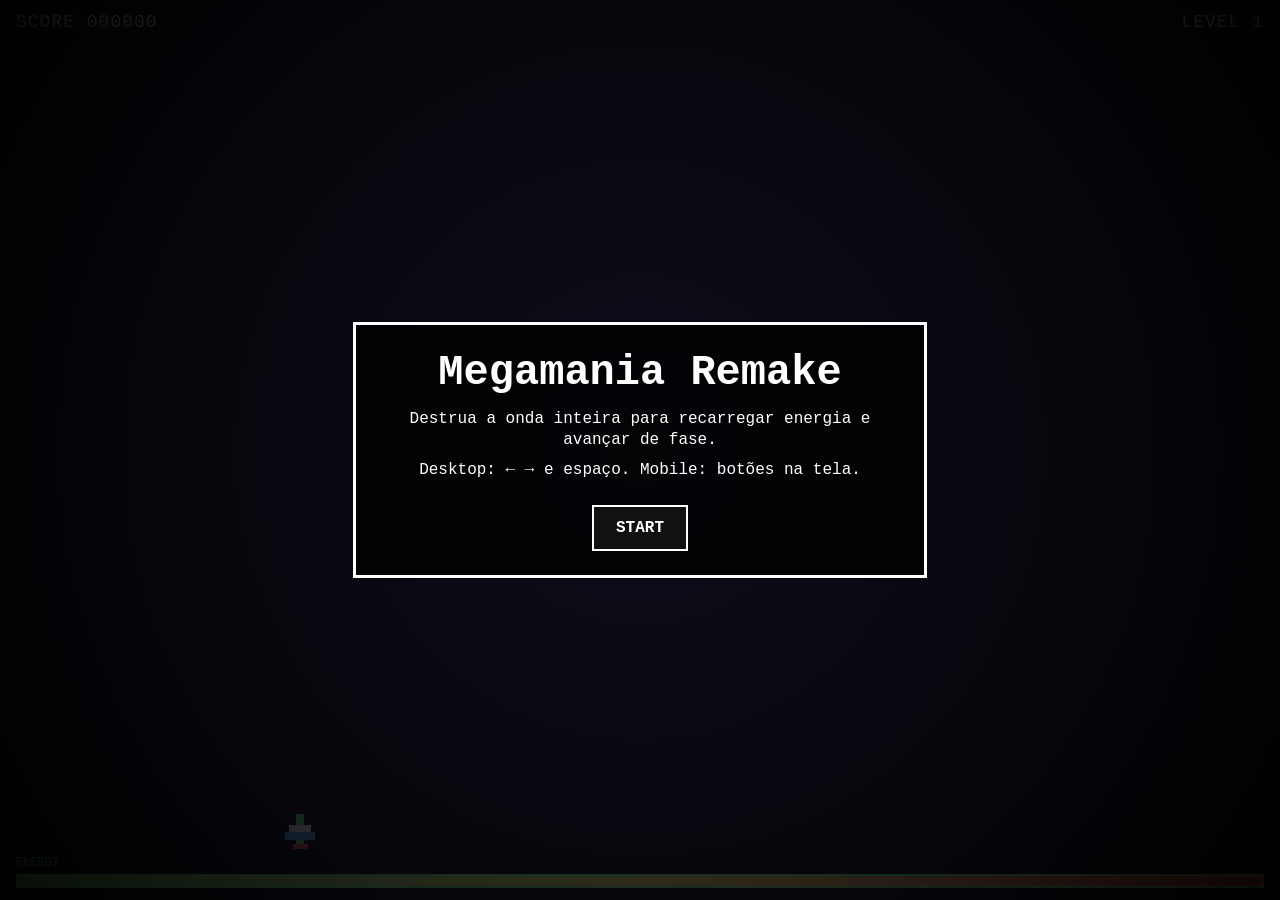
==== index.html @ ca31fcc6 "Add pause and weapon upgrades" ====
<!doctype html>
<html lang="pt-BR">
  <head>
    <meta charset="UTF-8" />
    <meta name="viewport" content="width=device-width, initial-scale=1.0, maximum-scale=1.0, user-scalable=no" />
    <title>Megamania Remake</title>
    <link rel="stylesheet" href="./style.css" />
  </head>
  <body>
    <main id="app">
      <canvas id="game" aria-label="Jogo de tiro espacial"></canvas>

      <section id="hud">
        <div id="score">SCORE 000000</div>
        <div id="level">LEVEL 1</div>
      </section>

      <section id="energyWrap" aria-label="Barra de energia">
        <div id="energyLabel">ENERGY</div>
        <div id="energyBar"><div id="energyFill"></div></div>
      </section>

      <section id="mobileControls" aria-label="Controles mobile">
        <button id="btnLeft" class="ctrl">◀</button>
        <button id="btnFire" class="ctrl fire">FIRE</button>
        <button id="btnRight" class="ctrl">▶</button>
        <button id="btnPause" class="ctrl pause">II</button>
      </section>

      <section id="overlay" class="show">
        <div class="panel">
          <h1>Megamania Remake</h1>
          <p>Destrua a onda inteira para recarregar energia e avançar de fase.</p>
          <p>Desktop: ← → e espaço. Mobile: botões na tela.</p>
          <button id="startBtn">START</button>
        </div>
      </section>

      <section id="pauseOverlay" class="hidden" aria-label="Jogo pausado">
        <div class="panel">
          <h1>PAUSED</h1>
          <p>Pressione <strong>P</strong> ou toque em <strong>II</strong> para continuar.</p>
          <button id="resumeBtn">RESUME</button>
        </div>
      </section>
    </main>
    <script src="./main.js"></script>
  </body>
</html>
---- style.css ----
html, body {
  margin: 0;
  width: 100%;
  height: 100%;
  overflow: hidden;
  background: #000;
  font-family: "Courier New", monospace;
  touch-action: none;
  user-select: none;
}

#app {
  position: relative;
  width: 100vw;
  height: 100vh;
  background: #000;
}

#game {
  display: block;
  width: 100%;
  height: 100%;
  image-rendering: pixelated;
  image-rendering: crisp-edges;
  background: #000;
}

#hud, #energyWrap, #mobileControls, #overlay, #pauseOverlay {
  position: absolute;
  left: 0;
  right: 0;
  pointer-events: none;
}

#hud {
  top: 0;
  display: flex;
  justify-content: space-between;
  padding: 12px 16px;
  color: #f7f7f7;
  font-size: 18px;
  letter-spacing: 1px;
  text-shadow: 0 0 8px rgba(255,255,255,0.25);
}

#energyWrap {
  bottom: 12px;
  padding: 0 16px;
  color: #7dff7d;
}

#energyLabel {
  font-size: 12px;
  margin-bottom: 4px;
}

#energyBar {
  width: 100%;
  height: 14px;
  border: 2px solid #7dff7d;
  box-sizing: border-box;
  background: rgba(125,255,125,0.08);
}

#energyFill {
  width: 100%;
  height: 100%;
  background: linear-gradient(90deg, #7dff7d, #ffee55, #ff5544);
  transform-origin: left center;
  transform: scaleX(1);
}

#mobileControls {
  bottom: 56px;
  display: none;
  justify-content: space-between;
  gap: 12px;
  padding: 0 16px;
  box-sizing: border-box;
}

.ctrl {
  flex: 1;
  min-height: 56px;
  border: 2px solid #fff;
  background: rgba(255,255,255,0.08);
  color: #fff;
  font: inherit;
  font-size: 22px;
  pointer-events: auto;
}

.ctrl.fire {
  flex: 1.2;
  color: #ffe66d;
  border-color: #ffe66d;
}

.ctrl.pause {
  flex: 0.7;
  color: #66e6ff;
  border-color: #66e6ff;
}

#overlay {
  inset: 0;
  display: flex;
  align-items: center;
  justify-content: center;
  background: radial-gradient(circle at center, rgba(20,20,40,0.72), rgba(0,0,0,0.95));
  color: #fff;
}

#overlay:not(.show) {
  display: none;
}

#pauseOverlay {
  inset: 0;
  display: none;
  align-items: center;
  justify-content: center;
  background: rgba(0,0,0,0.78);
  color: #fff;
}

#pauseOverlay.show {
  display: flex;
}

#pauseOverlay .panel {
  pointer-events: auto;
}

.panel {
  width: min(92vw, 520px);
  border: 3px solid #fff;
  padding: 24px;
  background: rgba(0,0,0,0.75);
  text-align: center;
}

.panel h1 {
  margin: 0 0 12px;
  font-size: 42px;
}

.panel p {
  margin: 8px 0;
  line-height: 1.35;
}

#startBtn {
  margin-top: 16px;
  padding: 12px 22px;
  border: 2px solid #fff;
  background: #111;
  color: #fff;
  font: inherit;
  font-weight: bold;
  pointer-events: auto;
}

@media (max-width: 900px), (pointer: coarse) {
  #mobileControls { display: flex; }
  #hud { font-size: 14px; }
  .panel h1 { font-size: 30px; }
}
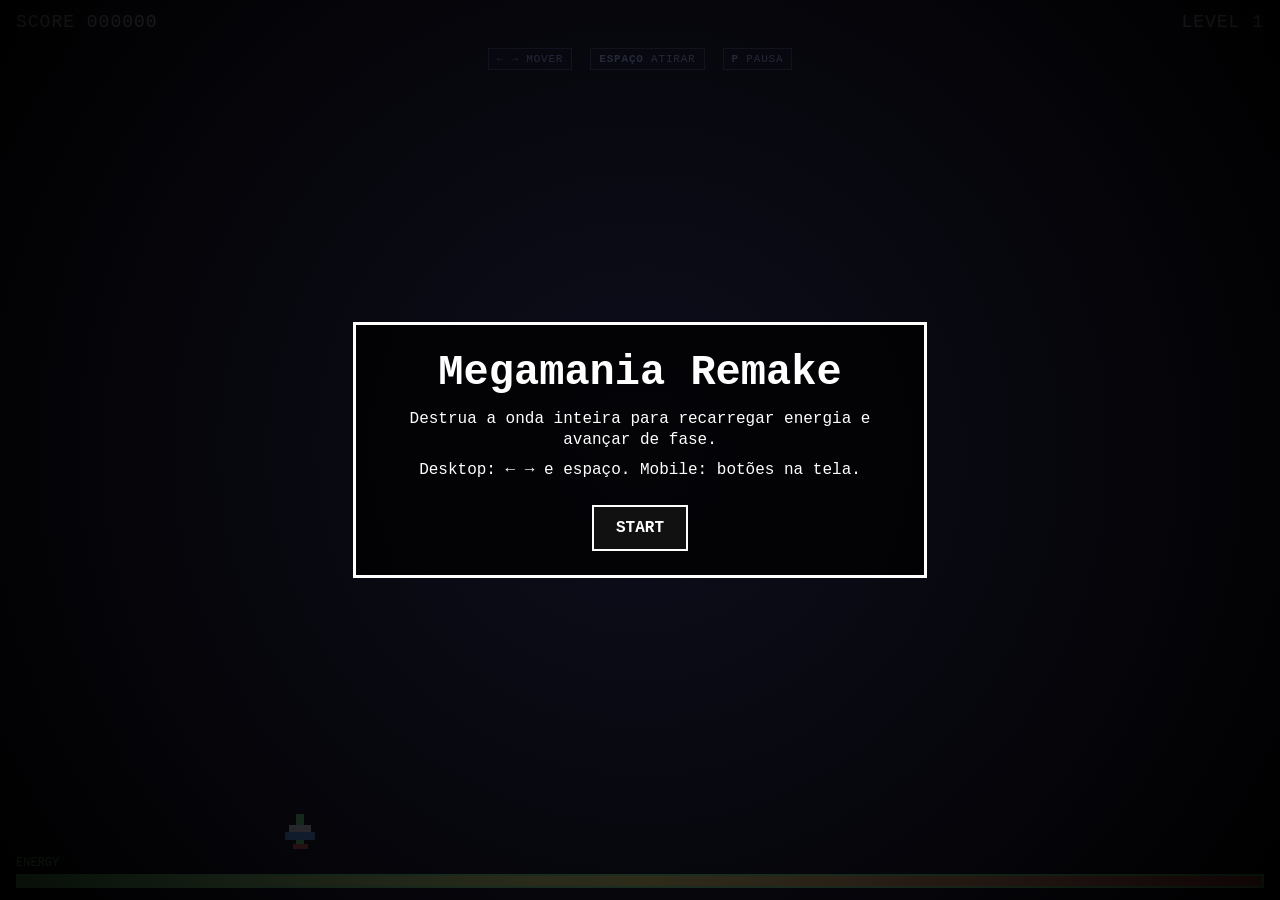
==== commit f8c05670: "Show control hints on screen" ====
--- a/index.html
+++ b/index.html
@@ -15,16 +15,22 @@
         <div id="level">LEVEL 1</div>
       </section>
 
+      <section id="helpBar" aria-label="Instrucoes de controle">
+        <div><strong>← →</strong> mover</div>
+        <div><strong>Espaço</strong> atirar</div>
+        <div><strong>P</strong> pausa</div>
+      </section>
+
       <section id="energyWrap" aria-label="Barra de energia">
         <div id="energyLabel">ENERGY</div>
         <div id="energyBar"><div id="energyFill"></div></div>
       </section>
 
       <section id="mobileControls" aria-label="Controles mobile">
-        <button id="btnLeft" class="ctrl">◀</button>
-        <button id="btnFire" class="ctrl fire">FIRE</button>
-        <button id="btnRight" class="ctrl">▶</button>
-        <button id="btnPause" class="ctrl pause">II</button>
+        <button id="btnLeft" class="ctrl">◀<span>ESQ</span></button>
+        <button id="btnFire" class="ctrl fire">FIRE<span>ATIRAR</span></button>
+        <button id="btnRight" class="ctrl">▶<span>DIR</span></button>
+        <button id="btnPause" class="ctrl pause">II<span>PAUSE</span></button>
       </section>
 
       <section id="overlay" class="show">
--- a/style.css
+++ b/style.css
@@ -25,7 +25,7 @@
   background: #000;
 }
 
-#hud, #energyWrap, #mobileControls, #overlay, #pauseOverlay {
+#hud, #energyWrap, #mobileControls, #overlay, #pauseOverlay, #helpBar {
   position: absolute;
   left: 0;
   right: 0;
@@ -41,6 +41,25 @@
   font-size: 18px;
   letter-spacing: 1px;
   text-shadow: 0 0 8px rgba(255,255,255,0.25);
+}
+
+#helpBar {
+  top: 42px;
+  display: flex;
+  justify-content: center;
+  gap: 18px;
+  flex-wrap: wrap;
+  padding: 6px 10px;
+  color: #b6c9ff;
+  font-size: 11px;
+  letter-spacing: 0.8px;
+  text-transform: uppercase;
+}
+
+#helpBar div {
+  padding: 4px 8px;
+  border: 1px solid rgba(182,201,255,0.35);
+  background: rgba(8,12,22,0.55);
 }
 
 #energyWrap {
@@ -87,7 +106,19 @@
   color: #fff;
   font: inherit;
   font-size: 22px;
+  line-height: 1;
   pointer-events: auto;
+  display: flex;
+  flex-direction: column;
+  align-items: center;
+  justify-content: center;
+}
+
+.ctrl span {
+  display: block;
+  margin-top: 4px;
+  font-size: 10px;
+  letter-spacing: 1px;
 }
 
 .ctrl.fire {
@@ -164,5 +195,13 @@
 @media (max-width: 900px), (pointer: coarse) {
   #mobileControls { display: flex; }
   #hud { font-size: 14px; }
+  #helpBar {
+    top: 34px;
+    gap: 8px;
+    font-size: 9px;
+  }
+  #helpBar div {
+    padding: 3px 6px;
+  }
   .panel h1 { font-size: 30px; }
 }
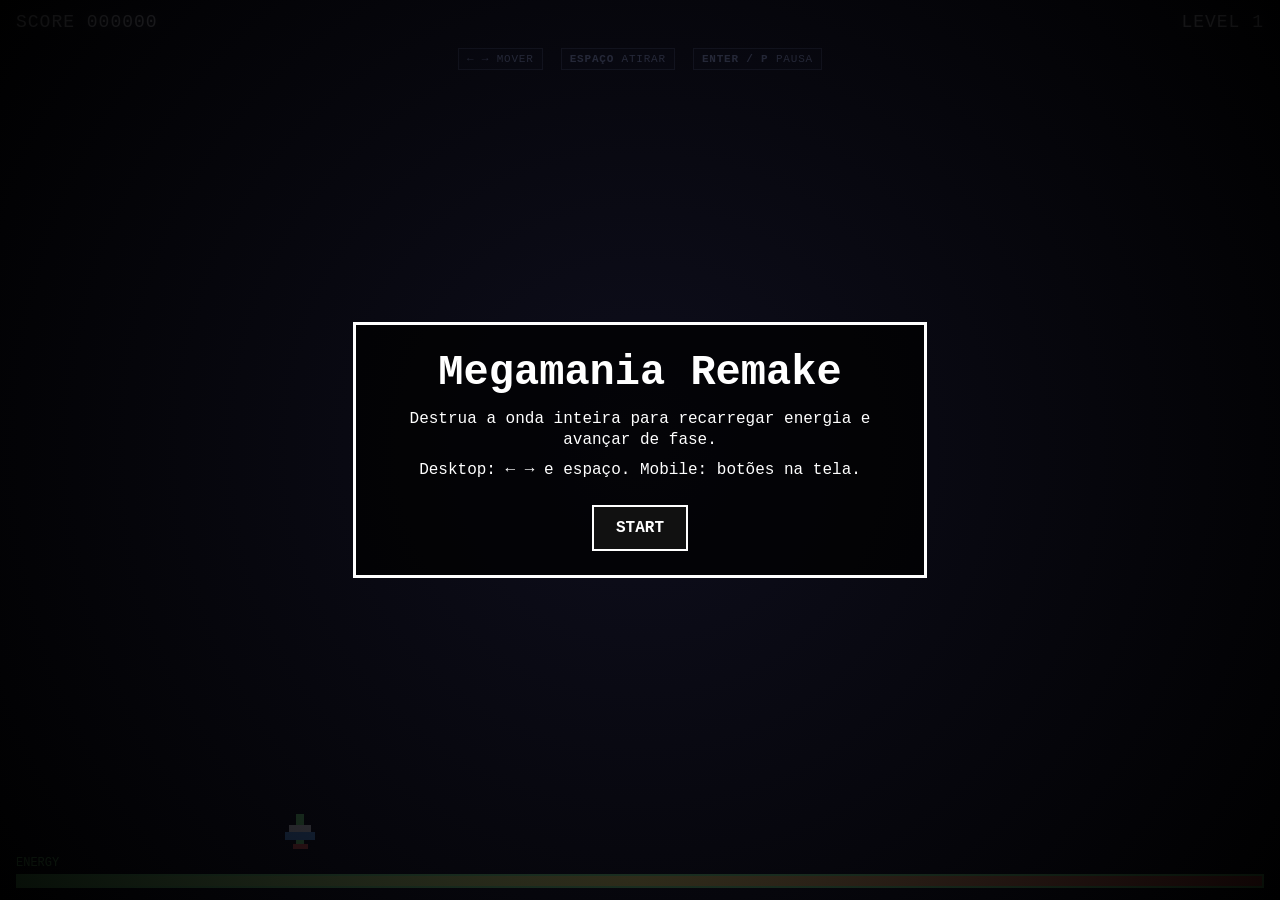
==== commit e4c893f4: "Clarify pause controls and add pause sound" ====
--- a/index.html
+++ b/index.html
@@ -18,7 +18,7 @@
       <section id="helpBar" aria-label="Instrucoes de controle">
         <div><strong>← →</strong> mover</div>
         <div><strong>Espaço</strong> atirar</div>
-        <div><strong>P</strong> pausa</div>
+        <div><strong>Enter / P</strong> pausa</div>
       </section>
 
       <section id="energyWrap" aria-label="Barra de energia">
@@ -45,7 +45,7 @@
       <section id="pauseOverlay" class="hidden" aria-label="Jogo pausado">
         <div class="panel">
           <h1>PAUSED</h1>
-          <p>Pressione <strong>P</strong> ou toque em <strong>II</strong> para continuar.</p>
+          <p>Pressione <strong>Enter</strong> ou <strong>P</strong>, ou toque em <strong>II</strong> para continuar.</p>
           <button id="resumeBtn">RESUME</button>
         </div>
       </section>
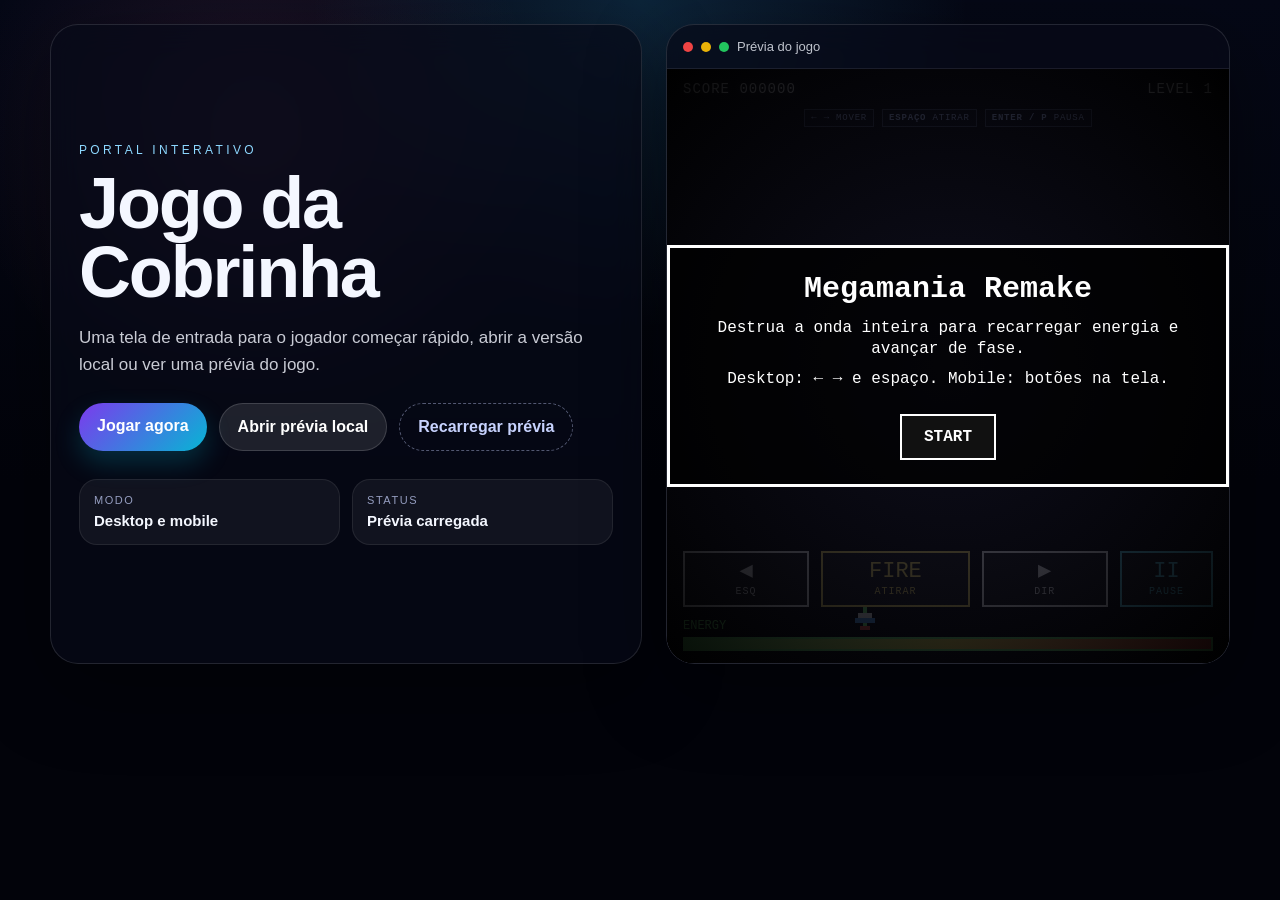
==== commit fbb22f61: "Add local portal for the snake game" ====
--- a/index.html
+++ b/index.html
@@ -3,53 +3,57 @@
   <head>
     <meta charset="UTF-8" />
     <meta name="viewport" content="width=device-width, initial-scale=1.0, maximum-scale=1.0, user-scalable=no" />
-    <title>Megamania Remake</title>
-    <link rel="stylesheet" href="./style.css" />
+    <title>Portal de Jogos</title>
+    <link rel="stylesheet" href="./portal.css" />
   </head>
   <body>
-    <main id="app">
-      <canvas id="game" aria-label="Jogo de tiro espacial"></canvas>
+    <main class="shell">
+      <section class="hero">
+        <p class="eyebrow">Portal interativo</p>
+        <h1>Jogo da Cobrinha</h1>
+        <p class="lead">
+          Uma tela de entrada para o jogador começar rápido, abrir a versão local ou ver uma prévia do jogo.
+        </p>
 
-      <section id="hud">
-        <div id="score">SCORE 000000</div>
-        <div id="level">LEVEL 1</div>
-      </section>
+        <div class="actions">
+          <a id="playLink" class="btn primary" href="./jogo.html">Jogar agora</a>
+          <button id="openLocal" class="btn secondary" type="button">Abrir prévia local</button>
+          <button id="openFrame" class="btn ghost" type="button">Recarregar prévia</button>
+        </div>
 
-      <section id="helpBar" aria-label="Instrucoes de controle">
-        <div><strong>← →</strong> mover</div>
-        <div><strong>Espaço</strong> atirar</div>
-        <div><strong>Enter / P</strong> pausa</div>
-      </section>
-
-      <section id="energyWrap" aria-label="Barra de energia">
-        <div id="energyLabel">ENERGY</div>
-        <div id="energyBar"><div id="energyFill"></div></div>
-      </section>
-
-      <section id="mobileControls" aria-label="Controles mobile">
-        <button id="btnLeft" class="ctrl">◀<span>ESQ</span></button>
-        <button id="btnFire" class="ctrl fire">FIRE<span>ATIRAR</span></button>
-        <button id="btnRight" class="ctrl">▶<span>DIR</span></button>
-        <button id="btnPause" class="ctrl pause">II<span>PAUSE</span></button>
-      </section>
-
-      <section id="overlay" class="show">
-        <div class="panel">
-          <h1>Megamania Remake</h1>
-          <p>Destrua a onda inteira para recarregar energia e avançar de fase.</p>
-          <p>Desktop: ← → e espaço. Mobile: botões na tela.</p>
-          <button id="startBtn">START</button>
+        <div class="meta">
+          <div>
+            <span>Modo</span>
+            <strong>Desktop e mobile</strong>
+          </div>
+          <div>
+            <span>Status</span>
+            <strong id="statusText">Pronto para jogar</strong>
+          </div>
         </div>
       </section>
 
-      <section id="pauseOverlay" class="hidden" aria-label="Jogo pausado">
-        <div class="panel">
-          <h1>PAUSED</h1>
-          <p>Pressione <strong>Enter</strong> ou <strong>P</strong>, ou toque em <strong>II</strong> para continuar.</p>
-          <button id="resumeBtn">RESUME</button>
+      <section class="previewCard">
+        <div class="previewTop">
+          <div class="dot red"></div>
+          <div class="dot yellow"></div>
+          <div class="dot green"></div>
+          <span>Prévia do jogo</span>
+        </div>
+        <div class="previewBody">
+          <iframe
+            id="gameFrame"
+            title="Prévia do Jogo da Cobrinha"
+            src="./jogo.html"
+            loading="lazy"
+            allow="fullscreen"
+          ></iframe>
+          <div class="frameFallback" id="frameFallback">
+            Se a prévia não carregar, use o botão <strong>Jogar agora</strong>.
+          </div>
         </div>
       </section>
     </main>
-    <script src="./main.js"></script>
+    <script src="./portal.js"></script>
   </body>
 </html>
--- a/portal.css
+++ b/portal.css
@@ -0,0 +1,199 @@
+html, body {
+  margin: 0;
+  width: 100%;
+  min-height: 100%;
+  background:
+    radial-gradient(circle at top, rgba(56, 189, 248, 0.16), transparent 35%),
+    radial-gradient(circle at 20% 20%, rgba(244, 114, 182, 0.12), transparent 25%),
+    linear-gradient(180deg, #050816, #02030a 70%);
+  color: #f4f7ff;
+  font-family: "Trebuchet MS", "Segoe UI", sans-serif;
+}
+
+* { box-sizing: border-box; }
+
+body {
+  display: flex;
+  align-items: center;
+  justify-content: center;
+  padding: 24px;
+}
+
+.shell {
+  width: min(1180px, 100%);
+  display: grid;
+  grid-template-columns: 1.05fr 1fr;
+  gap: 24px;
+  align-items: stretch;
+}
+
+.hero, .previewCard {
+  border: 1px solid rgba(255,255,255,0.12);
+  background: rgba(7, 10, 24, 0.72);
+  backdrop-filter: blur(16px);
+  box-shadow: 0 24px 80px rgba(0,0,0,0.4);
+}
+
+.hero {
+  padding: 28px;
+  border-radius: 28px;
+  display: flex;
+  flex-direction: column;
+  justify-content: center;
+}
+
+.eyebrow {
+  margin: 0 0 12px;
+  color: #8dd8ff;
+  text-transform: uppercase;
+  letter-spacing: 0.28em;
+  font-size: 12px;
+}
+
+.hero h1 {
+  margin: 0;
+  font-size: clamp(38px, 7vw, 72px);
+  line-height: 0.95;
+  letter-spacing: -0.03em;
+}
+
+.lead {
+  margin: 18px 0 0;
+  max-width: 58ch;
+  font-size: 17px;
+  line-height: 1.6;
+  color: rgba(244,247,255,0.82);
+}
+
+.actions {
+  display: flex;
+  flex-wrap: wrap;
+  gap: 12px;
+  margin-top: 24px;
+}
+
+.btn {
+  border: 0;
+  border-radius: 999px;
+  padding: 14px 18px;
+  font: inherit;
+  font-weight: 700;
+  cursor: pointer;
+  text-decoration: none;
+  transition: transform 160ms ease, box-shadow 160ms ease, background 160ms ease;
+}
+
+.btn:hover {
+  transform: translateY(-1px);
+}
+
+.btn.primary {
+  background: linear-gradient(135deg, #7c3aed, #06b6d4);
+  color: white;
+  box-shadow: 0 12px 26px rgba(6,182,212,0.22);
+}
+
+.btn.secondary {
+  background: rgba(255,255,255,0.1);
+  color: #fff;
+  border: 1px solid rgba(255,255,255,0.15);
+}
+
+.btn.ghost {
+  background: transparent;
+  color: #c7d2fe;
+  border: 1px dashed rgba(199,210,254,0.4);
+}
+
+.meta {
+  display: grid;
+  grid-template-columns: repeat(2, minmax(0, 1fr));
+  gap: 12px;
+  margin-top: 28px;
+}
+
+.meta div {
+  padding: 14px;
+  border-radius: 18px;
+  background: rgba(255,255,255,0.05);
+  border: 1px solid rgba(255,255,255,0.08);
+}
+
+.meta span {
+  display: block;
+  font-size: 11px;
+  letter-spacing: 0.14em;
+  text-transform: uppercase;
+  color: rgba(199,210,254,0.72);
+  margin-bottom: 6px;
+}
+
+.meta strong {
+  font-size: 15px;
+}
+
+.previewCard {
+  border-radius: 28px;
+  overflow: hidden;
+  min-height: 640px;
+}
+
+.previewTop {
+  display: flex;
+  align-items: center;
+  gap: 8px;
+  padding: 14px 16px;
+  border-bottom: 1px solid rgba(255,255,255,0.08);
+  color: rgba(244,247,255,0.78);
+  font-size: 13px;
+}
+
+.dot {
+  width: 10px;
+  height: 10px;
+  border-radius: 50%;
+}
+
+.dot.red { background: #ef4444; }
+.dot.yellow { background: #eab308; }
+.dot.green { background: #22c55e; }
+
+.previewBody {
+  position: relative;
+  height: calc(100% - 46px);
+  min-height: 594px;
+}
+
+#gameFrame {
+  width: 100%;
+  height: 100%;
+  border: 0;
+  background: #000;
+}
+
+.frameFallback {
+  position: absolute;
+  inset: auto 16px 16px 16px;
+  padding: 12px 14px;
+  border-radius: 14px;
+  background: rgba(0,0,0,0.65);
+  border: 1px solid rgba(255,255,255,0.08);
+  color: rgba(244,247,255,0.82);
+  font-size: 13px;
+  pointer-events: none;
+}
+
+@media (max-width: 980px) {
+  body { padding: 14px; }
+  .shell { grid-template-columns: 1fr; }
+  .previewCard { min-height: 520px; }
+  .previewBody { min-height: 474px; }
+}
+
+@media (max-width: 640px) {
+  .hero, .previewCard { border-radius: 22px; }
+  .hero { padding: 20px; }
+  .actions { flex-direction: column; }
+  .btn { width: 100%; text-align: center; }
+  .meta { grid-template-columns: 1fr; }
+}
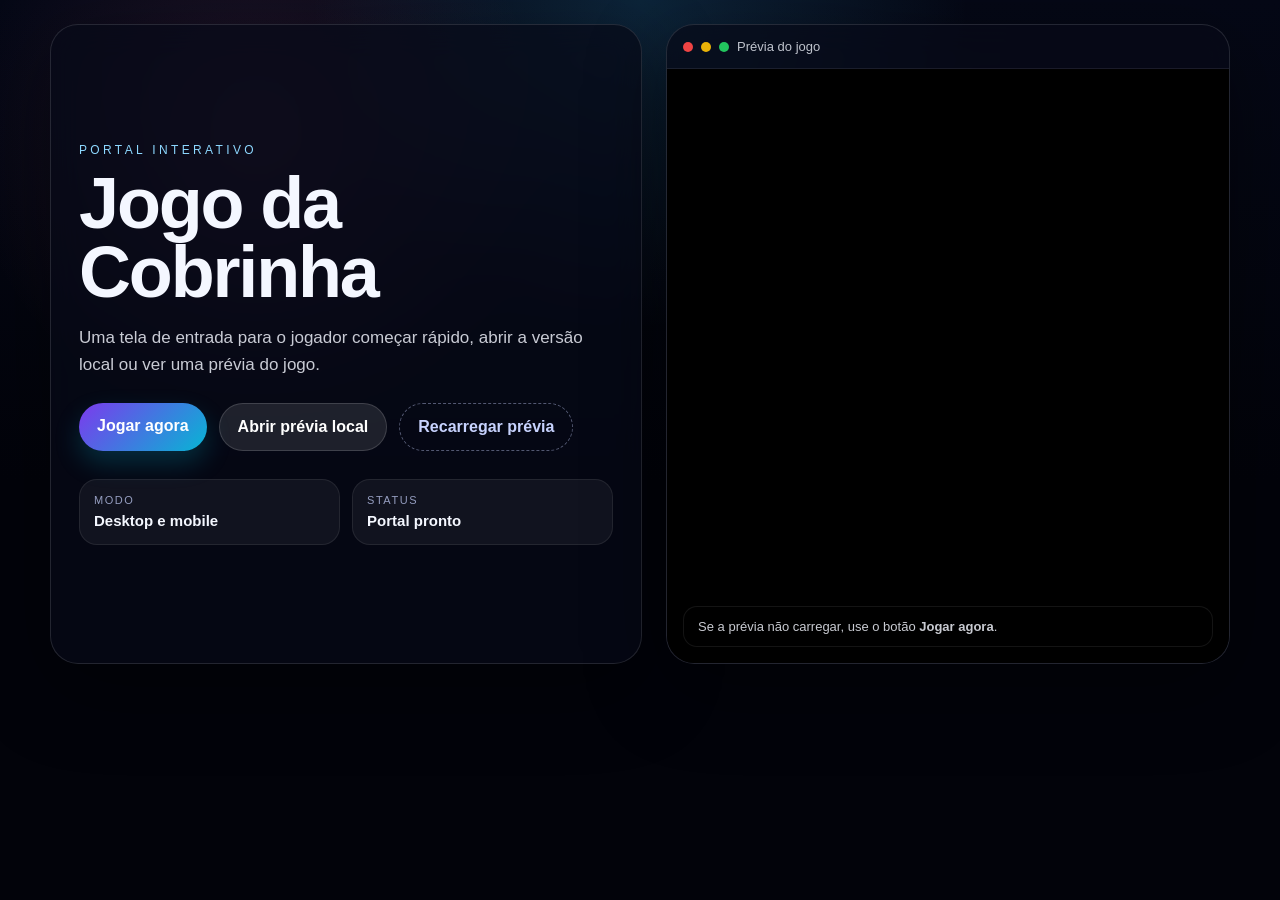
==== commit 42ae4bf3: "Keep portal from loading game on start" ====
--- a/index.html
+++ b/index.html
@@ -44,7 +44,7 @@
           <iframe
             id="gameFrame"
             title="Prévia do Jogo da Cobrinha"
-            src="./jogo.html"
+            src="about:blank"
             loading="lazy"
             allow="fullscreen"
           ></iframe>
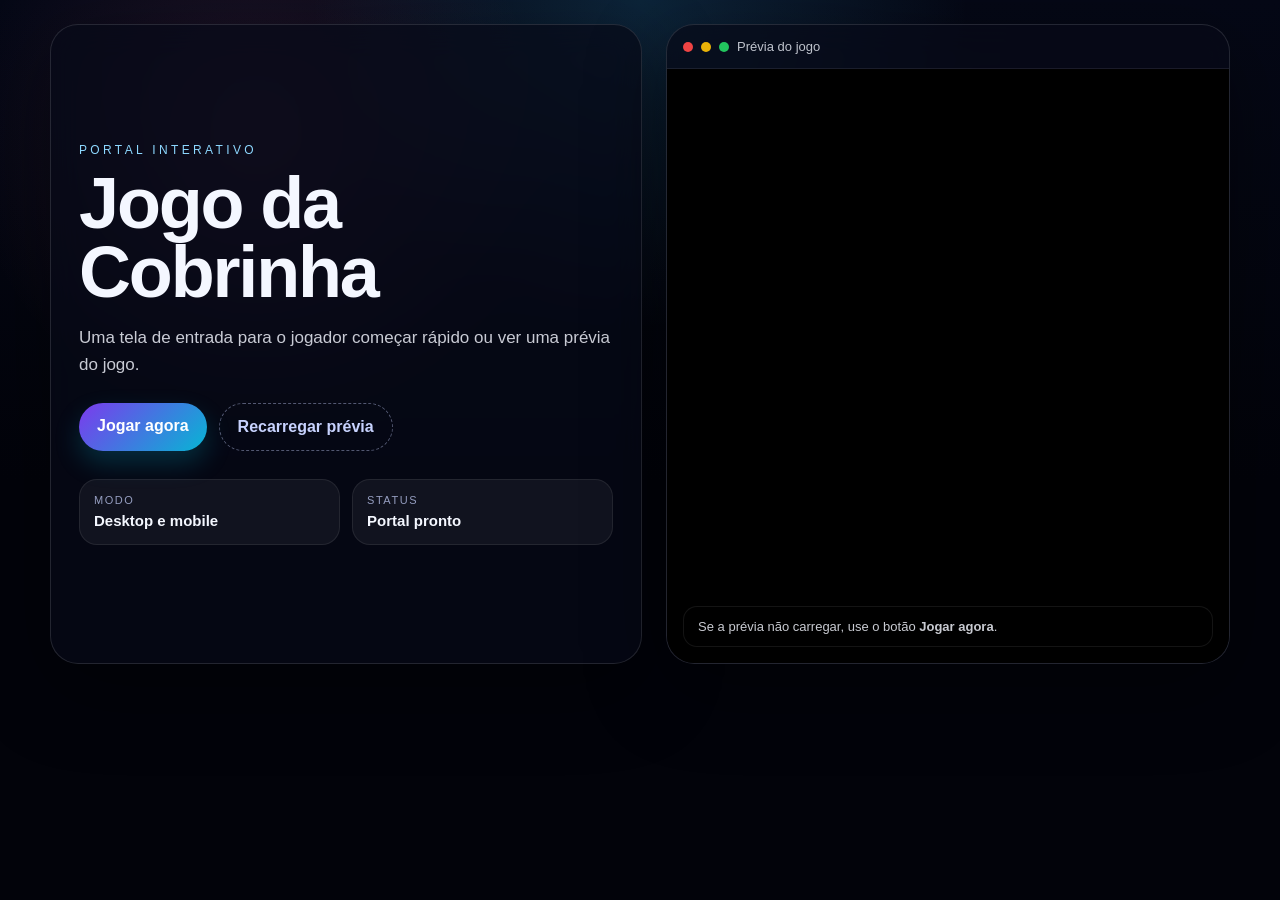
==== commit 3b2c576c: "Remove local preview button" ====
--- a/index.html
+++ b/index.html
@@ -12,12 +12,11 @@
         <p class="eyebrow">Portal interativo</p>
         <h1>Jogo da Cobrinha</h1>
         <p class="lead">
-          Uma tela de entrada para o jogador começar rápido, abrir a versão local ou ver uma prévia do jogo.
+          Uma tela de entrada para o jogador começar rápido ou ver uma prévia do jogo.
         </p>
 
         <div class="actions">
           <a id="playLink" class="btn primary" href="./jogo.html">Jogar agora</a>
-          <button id="openLocal" class="btn secondary" type="button">Abrir prévia local</button>
           <button id="openFrame" class="btn ghost" type="button">Recarregar prévia</button>
         </div>
 
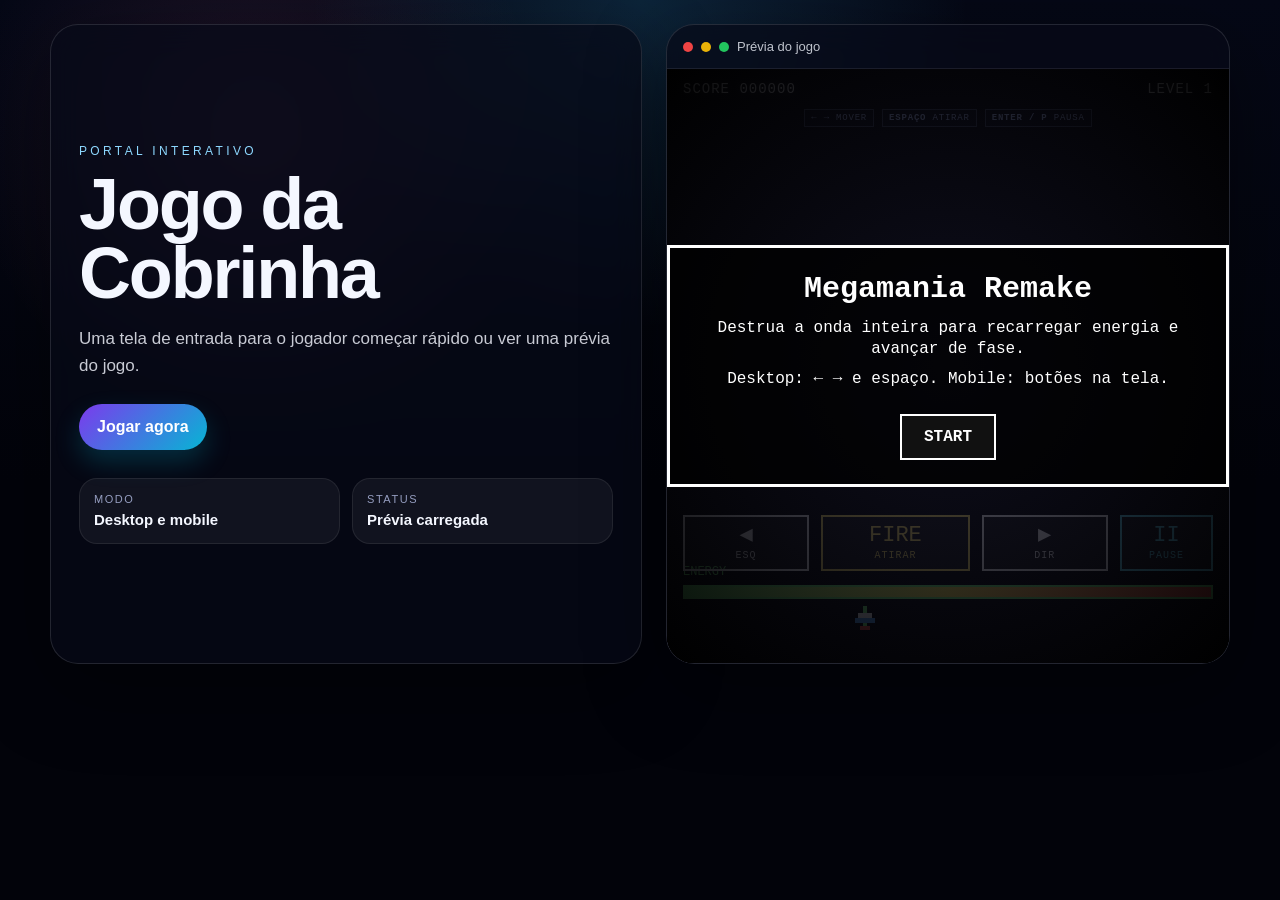
==== commit eb57cab6: "Adjust mobile control layout" ====
--- a/index.html
+++ b/index.html
@@ -17,7 +17,6 @@
 
         <div class="actions">
           <a id="playLink" class="btn primary" href="./jogo.html">Jogar agora</a>
-          <button id="openFrame" class="btn ghost" type="button">Recarregar prévia</button>
         </div>
 
         <div class="meta">
@@ -43,13 +42,10 @@
           <iframe
             id="gameFrame"
             title="Prévia do Jogo da Cobrinha"
-            src="about:blank"
+            src="./jogo.html"
             loading="lazy"
             allow="fullscreen"
           ></iframe>
-          <div class="frameFallback" id="frameFallback">
-            Se a prévia não carregar, use o botão <strong>Jogar agora</strong>.
-          </div>
         </div>
       </section>
     </main>
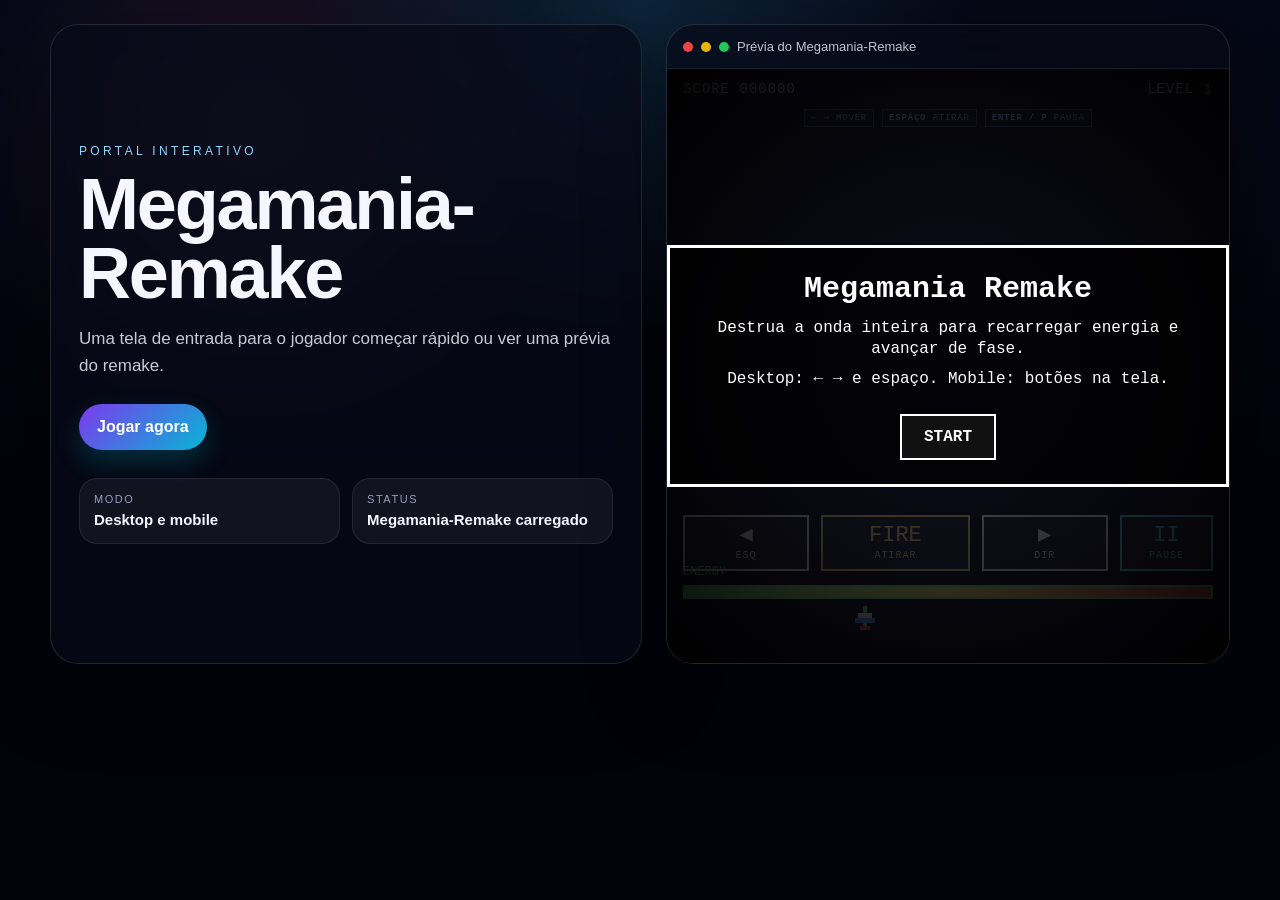
==== commit cb1d97c5: "Rename portal to Megamania Remake" ====
--- a/index.html
+++ b/index.html
@@ -3,16 +3,16 @@
   <head>
     <meta charset="UTF-8" />
     <meta name="viewport" content="width=device-width, initial-scale=1.0, maximum-scale=1.0, user-scalable=no" />
-    <title>Portal de Jogos</title>
+    <title>Megamania-Remake</title>
     <link rel="stylesheet" href="./portal.css" />
   </head>
   <body>
     <main class="shell">
       <section class="hero">
         <p class="eyebrow">Portal interativo</p>
-        <h1>Jogo da Cobrinha</h1>
+        <h1>Megamania-Remake</h1>
         <p class="lead">
-          Uma tela de entrada para o jogador começar rápido ou ver uma prévia do jogo.
+          Uma tela de entrada para o jogador começar rápido ou ver uma prévia do remake.
         </p>
 
         <div class="actions">
@@ -36,12 +36,12 @@
           <div class="dot red"></div>
           <div class="dot yellow"></div>
           <div class="dot green"></div>
-          <span>Prévia do jogo</span>
+          <span>Prévia do Megamania-Remake</span>
         </div>
         <div class="previewBody">
           <iframe
             id="gameFrame"
-            title="Prévia do Jogo da Cobrinha"
+            title="Prévia do Megamania Remake"
             src="./jogo.html"
             loading="lazy"
             allow="fullscreen"
